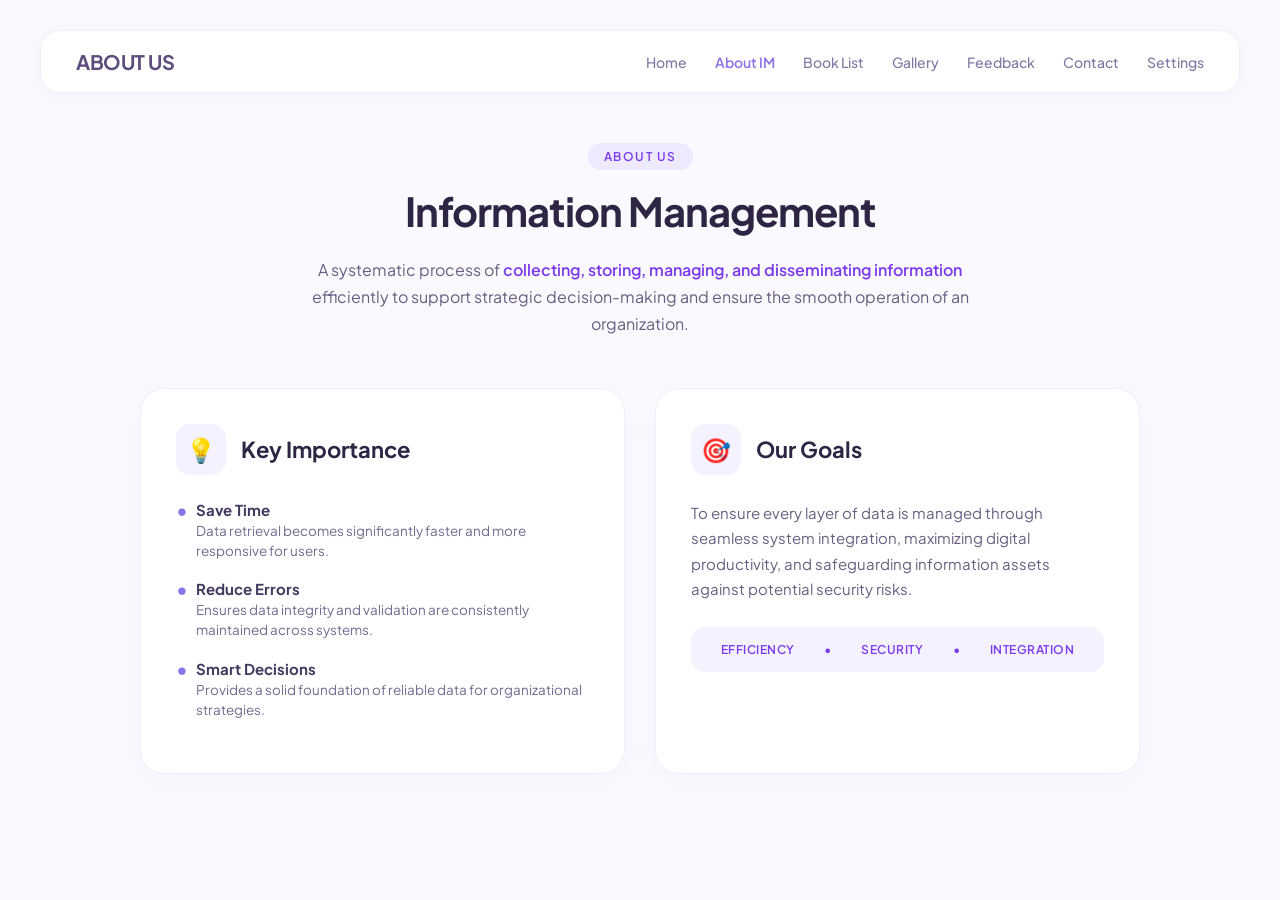
==== about.html @ b9ee83a2 "Add files via upload book" ====
<!DOCTYPE html>
<html lang="en">
<head>
    <meta charset="UTF-8">
    <meta name="viewport" content="width=device-width, initial-scale=1.0">
    <title>About Us - Information Management</title>
    <link rel="stylesheet" href="about.css">
    <link href="https://fonts.googleapis.com/css2?family=Plus+Jakarta+Sans:wght@400;500;600;700&display=swap" rel="stylesheet">
</head>
<body>

    <nav class="navbar">
        <div class="nav-logo">ABOUT US</div>
        <div class="nav-links">
            <a href="dashboard.html">Home</a>
            <a href="about.html" class="active">About IM</a>
            <a href="booklist.html">Book List</a>
            <a href="gallery.html">Gallery</a>
            <a href="feedback.html">Feedback</a>
            <a href="contact.html">Contact</a>
            <a href="setting.html">Settings</a>
        </div>
    </nav>
    <main class="about-container">
        
        <header class="about-header">
            <span class="badge">About Us</span>
            <h1>Information Management</h1>
            <p class="definition">
                A systematic process of <strong>collecting, storing, managing, and disseminating information</strong> efficiently to support strategic decision-making and ensure the smooth operation of an organization.
            </p>
        </header>

        <section class="content-grid">
            
            <div class="card card-importance">
                <div class="card-header-row">
                    <span class="icon">💡</span>
                    <h2>Key Importance</h2>
                </div>
                <ul class="importance-list">
                    <li>
                        <strong>Save Time</strong>
                        <p>Data retrieval becomes significantly faster and more responsive for users.</p>
                    </li>
                    <li>
                        <strong>Reduce Errors</strong>
                        <p>Ensures data integrity and validation are consistently maintained across systems.</p>
                    </li>
                    <li>
                        <strong>Smart Decisions</strong>
                        <p>Provides a solid foundation of reliable data for organizational strategies.</p>
                    </li>
                </ul>
            </div>

            <div class="card card-goals">
                <div class="card-header-row">
                    <span class="icon">🎯</span>
                    <h2>Our Goals</h2>
                </div>
                <p class="goals-text">
                    To ensure every layer of data is managed through seamless system integration, maximizing digital productivity, and safeguarding information assets against potential security risks.
                </p>
                <div class="goals-visual-box">
                    <span>Efficiency</span>
                    <span>•</span>
                    <span>Security</span>
                    <span>•</span>
                    <span>Integration</span>
                </div>
            </div>

        </section>

    </main>

</body>
</html>
---- about.css ----
/* ==========================================================================
   1. RESET & WARNA TEMA LILAC CERAH
   ========================================================================== */
* {
    margin: 0;
    padding: 0;
    box-sizing: border-box;
    font-family: 'Plus Jakarta Sans', sans-serif;
}

body {
    background-color: #faf9fe; /* Latar belakang putih pastel yang sangat lembut */
    color: #332c42; /* Warna teks gelap ungu/charcoal, bukan hitam pekat */
    min-height: 100vh;
    padding: 30px 20px;
    overflow-x: hidden;
}

/* ==========================================================================
   2. NAVBAR STYLE (CLEAN & MINIMALIST)
   ========================================================================== */
.navbar {
    max-width: 1200px;
    margin: 0 auto 50px auto;
    display: flex;
    justify-content: space-between;
    align-items: center;
    background: #ffffff;
    padding: 18px 35px;
    border-radius: 20px;
    box-shadow: 0 4px 20px rgba(160, 140, 200, 0.06);
    border: 1px solid #f1edfa;
    animation: fadeInDown 0.8s ease-out;
}

.nav-logo {
    font-weight: 700;
    color: #5c4d7d;
    font-size: 20px;
    letter-spacing: -0.5px;
}

.nav-links a {
    text-decoration: none;
    color: #8377a3;
    margin-left: 25px;
    font-size: 14px;
    font-weight: 500;
    transition: all 0.3s ease;
}

.nav-links a:hover, .nav-links a.active {
    color: #8b72e6; /* Warna ungu utama */
    font-weight: 600;
}

/* ==========================================================================
   3. SUSUN ATUR UTAMA & HEADER
   ========================================================================== */
.about-container {
    max-width: 1000px;
    margin: 0 auto;
}

.about-header {
    text-align: center;
    max-width: 700px;
    margin: 0 auto 50px auto;
    animation: fadeInUp 0.8s ease-out;
}

.badge {
    background: #ede9fe; /* Kotak kecil bertema lilac cair */
    color: #7c3aed;
    padding: 6px 16px;
    border-radius: 50px;
    font-size: 12px;
    font-weight: 600;
    text-transform: uppercase;
    letter-spacing: 1.5px;
    display: inline-block;
    margin-bottom: 15px;
}

h1 {
    font-size: 40px;
    font-weight: 700;
    color: #2e2545;
    margin-bottom: 20px;
    letter-spacing: -1px;
}

.definition {
    font-size: 16px;
    line-height: 1.7;
    color: #695e80;
}

.definition strong {
    color: #7c3aed;
    font-weight: 600;
}

/* ==========================================================================
   4. KAD KEPENTINGAN & GOALS (GRID SEBELAH-MENEBELAH)
   ========================================================================== */
.content-grid {
    display: flex;
    gap: 30px;
    animation: fadeInUp 1s ease-out forwards;
}

.card {
    flex: 1;
    background: #ffffff;
    border-radius: 24px;
    padding: 35px;
    box-shadow: 0 10px 30px rgba(160, 140, 200, 0.04);
    border: 1px solid #f1edfa;
    transition: all 0.3s ease;
}

/* Kesan interaktif apabila tetikus berada di atas kad */
.card:hover {
    transform: translateY(-5px);
    box-shadow: 0 15px 35px rgba(142, 116, 230, 0.1);
    border-color: #dcd3f8;
}

.card-header-row {
    display: flex;
    align-items: center;
    gap: 15px;
    margin-bottom: 25px;
}

.icon {
    font-size: 24px;
    background: #f5f2ff;
    padding: 10px;
    border-radius: 14px;
    display: inline-block;
}

.card h2 {
    font-size: 22px;
    color: #2e2545;
    font-weight: 700;
}

/* --- GAYA LIST KEPENTINGAN --- */
.importance-list {
    list-style: none;
}

.importance-list li {
    margin-bottom: 18px;
    position: relative;
    padding-left: 20px;
}

.importance-list li::before {
    content: "•";
    color: #8b72e6;
    font-weight: bold;
    font-size: 18px;
    position: absolute;
    left: 0;
    top: -2px;
}

.importance-list strong {
    display: block;
    font-size: 15px;
    color: #44395e;
    margin-bottom: 2px;
}

.importance-list p {
    font-size: 13.5px;
    color: #74698f;
    line-height: 1.5;
}

/* --- GAYA KAD GOALS --- */
.goals-text {
    font-size: 15px;
    color: #695e80;
    line-height: 1.7;
    margin-bottom: 25px;
}

.goals-visual-box {
    background: #f5f2ff; /* Ruang dekorasi warna lilac lembut */
    border-radius: 14px;
    padding: 15px;
    display: flex;
    justify-content: space-around;
    align-items: center;
    font-size: 12px;
    font-weight: 600;
    color: #7c3aed;
    text-transform: uppercase;
    letter-spacing: 0.5px;
}

/* ==========================================================================
   5. ANIMASI (ANIMATION KEYFRAMES)
   ========================================================================== */
@keyframes fadeInDown {
    from {
        opacity: 0;
        transform: translateY(-20px);
    }
    to {
        opacity: 1;
        transform: translateY(0);
    }
}

@keyframes fadeInUp {
    from {
        opacity: 0;
        transform: translateY(25px);
    }
    to {
        opacity: 1;
        transform: translateY(0);
    }
}

/* ==========================================================================
   6. RESPONSIVE UNTUK SKRIN TELEFON
   ========================================================================== */
@media (max-width: 768px) {
    .navbar {
        flex-direction: column;
        gap: 15px;
        padding: 15px;
    }
    .nav-links {
        display: flex;
        flex-wrap: wrap;
        justify-content: center;
        gap: 10px;
    }
    .nav-links a {
        margin: 0 10px;
    }
    .content-grid {
        flex-direction: column;
    }
    h1 {
        font-size: 32px;
    }
}
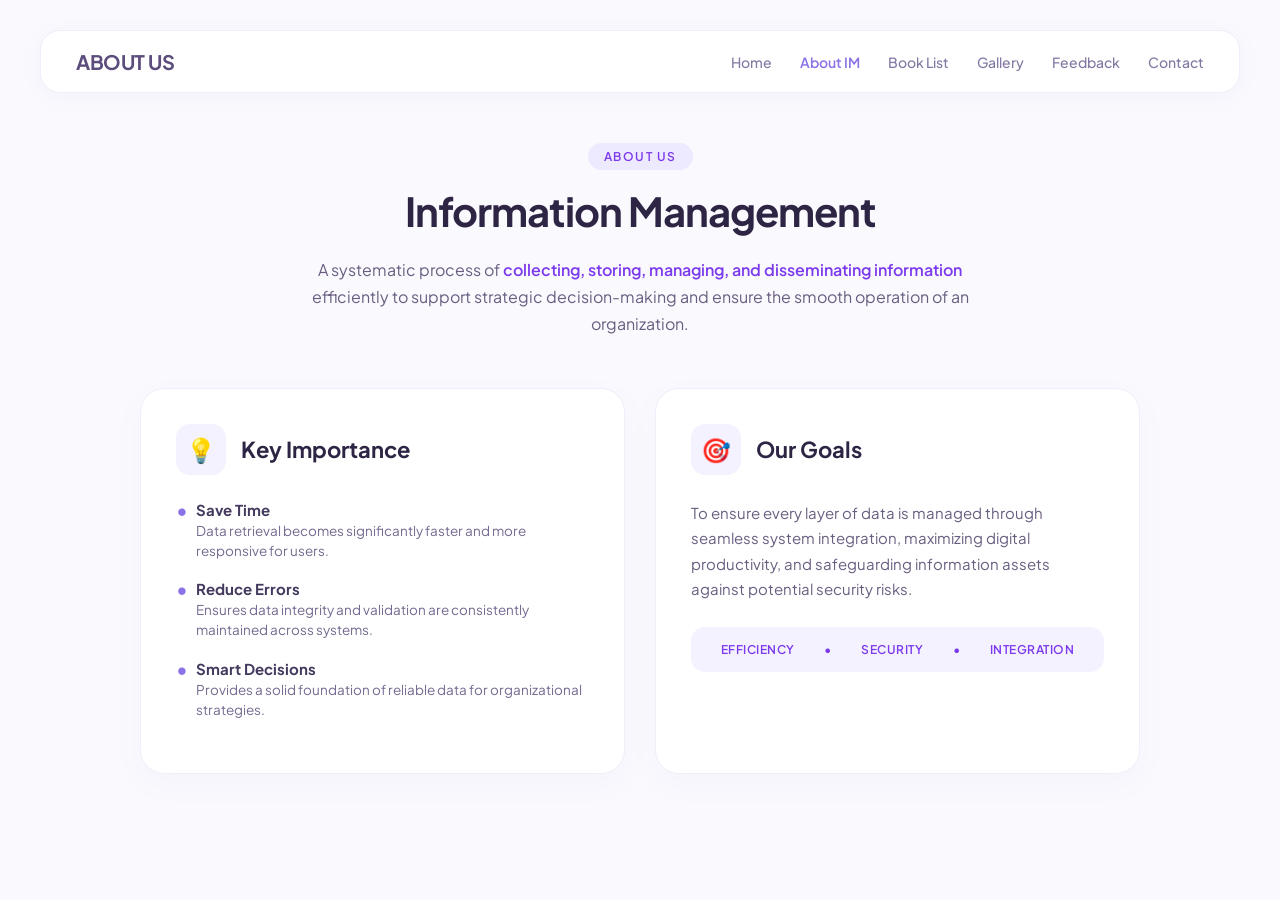
==== commit ecc9b14a: "Add files via upload" ====
--- a/about.html
+++ b/about.html
@@ -18,7 +18,6 @@
             <a href="gallery.html">Gallery</a>
             <a href="feedback.html">Feedback</a>
             <a href="contact.html">Contact</a>
-            <a href="setting.html">Settings</a>
         </div>
     </nav>
     <main class="about-container">
